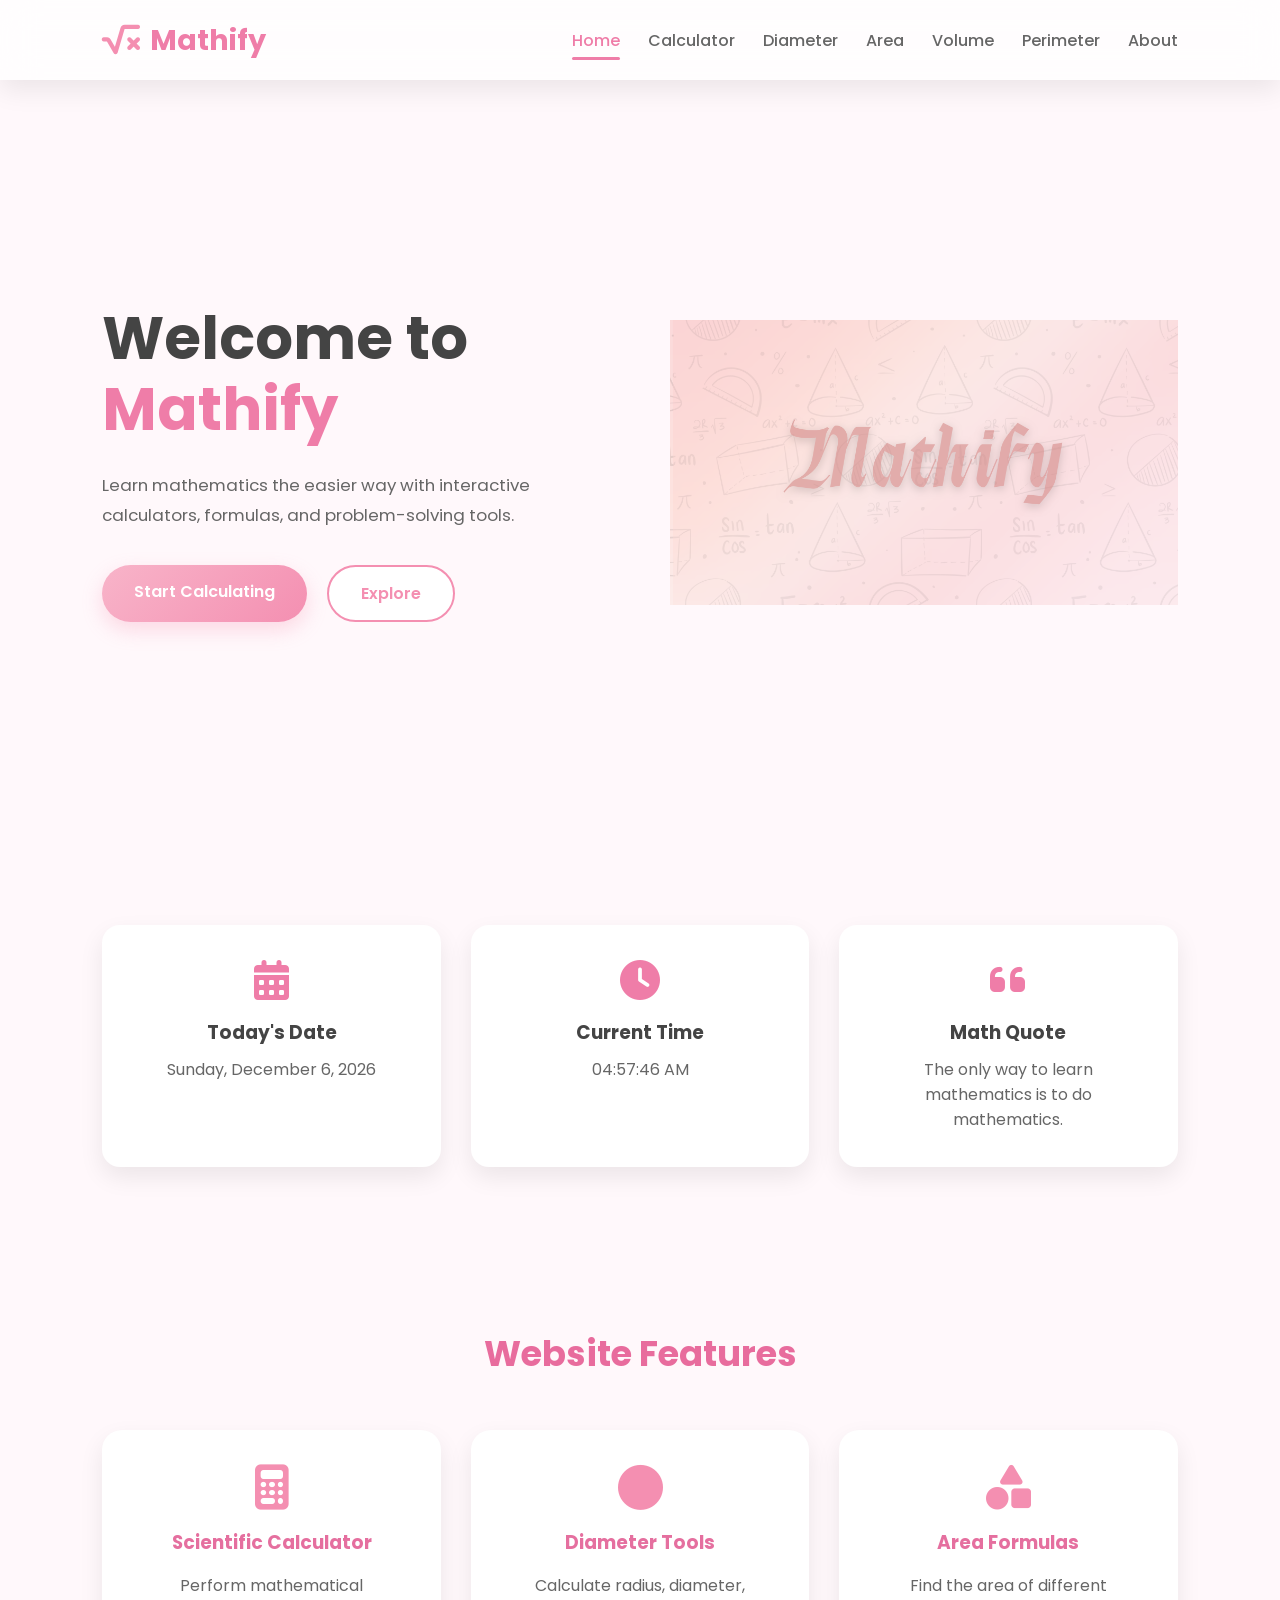
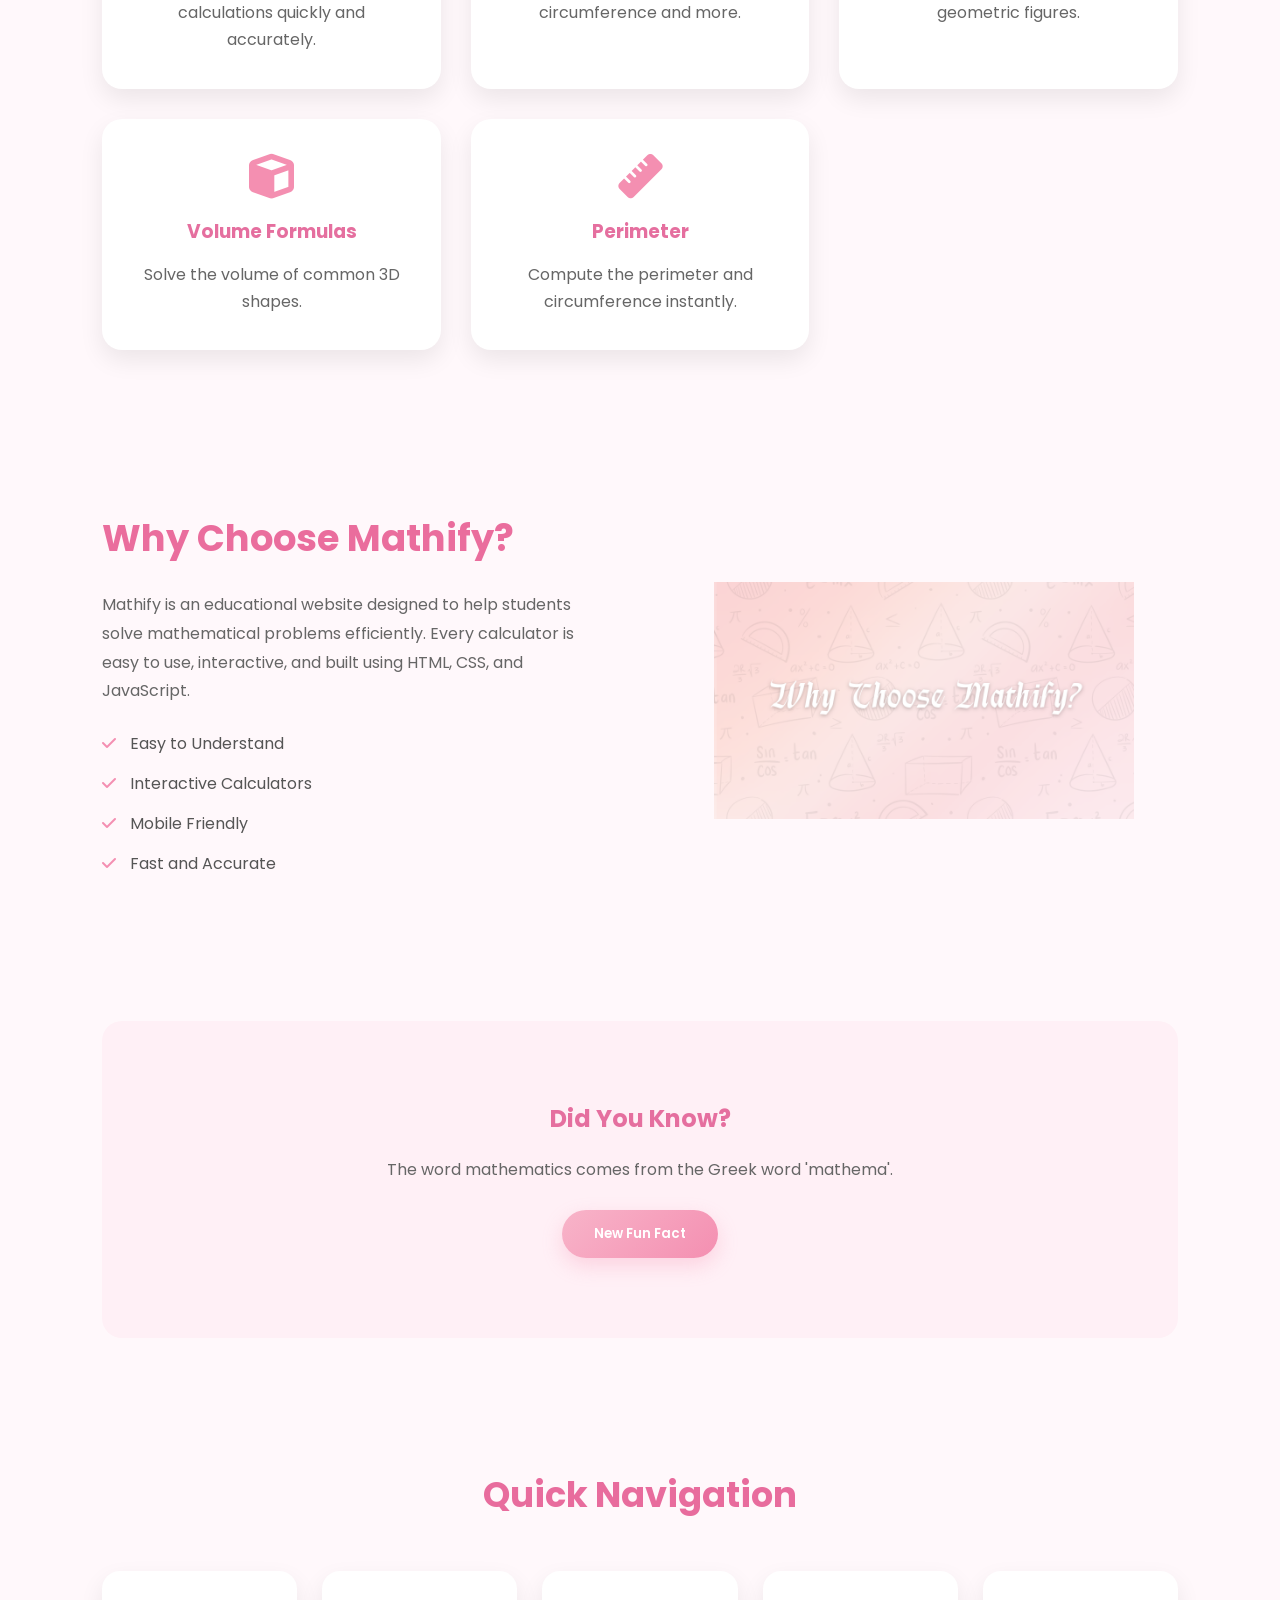
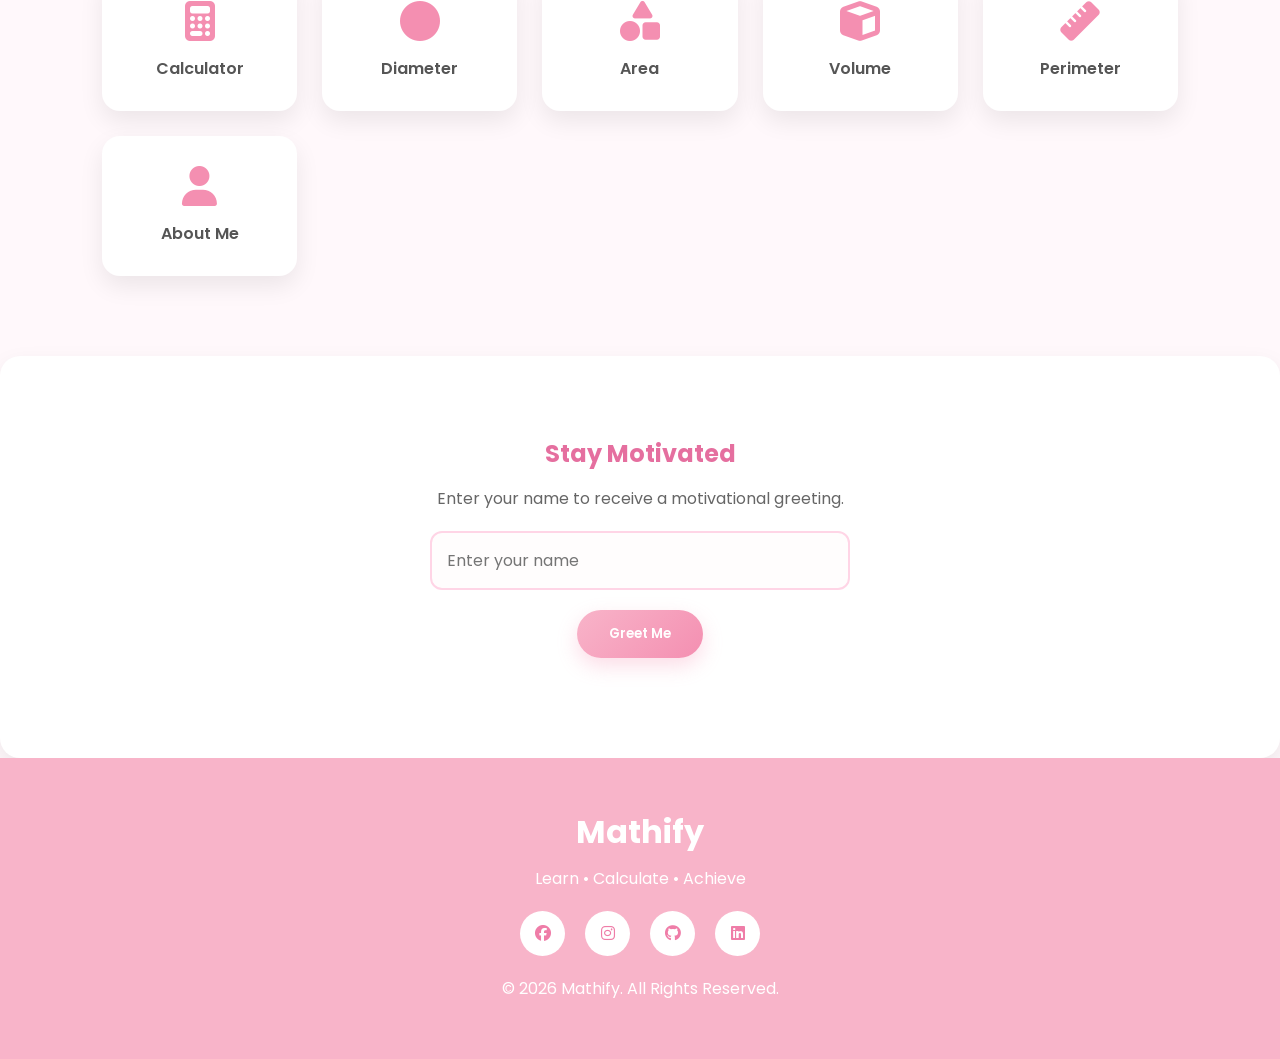
==== index.html @ f3b250c4 "Add files via upload" ====
<!DOCTYPE html>
<html lang="en">

<head>
    <meta charset="UTF-8">
    <meta name="viewport" content="width=device-width, initial-scale=1.0">

    <title>Mathify | Home</title>

    <!-- Google Font -->
    <link rel="preconnect" href="https://fonts.googleapis.com">
    <link rel="preconnect" href="https://fonts.gstatic.com" crossorigin>

    <link href="https://fonts.googleapis.com/css2?family=Poppins:wght@300;400;500;600;700&display=swap" rel="stylesheet">

    <!-- Font Awesome -->
    <link rel="stylesheet"
        href="https://cdnjs.cloudflare.com/ajax/libs/font-awesome/6.6.0/css/all.min.css">

    <!-- External CSS -->
    <link rel="stylesheet" href="style.css">
</head>

<body>

    <!-- ================= PRELOADER ================= -->

    <div id="loader">
        <div class="spinner"></div>
        <h2>Mathify</h2>
    </div>

    <!-- ================= HEADER ================= -->

    <header>

        <div class="logo">

            <i class="fa-solid fa-square-root-variable"></i>

            <h2>Mathify</h2>

        </div>

        <nav id="navbar">

            <ul>

                <li><a class="active" href="index.html">Home</a></li>

                <li><a href="calculator.html">Calculator</a></li>

                <li><a href="diameter.html">Diameter</a></li>

                <li><a href="area.html">Area</a></li>

                <li><a href="volume.html">Volume</a></li>

                <li><a href="perimeter.html">Perimeter</a></li>

                <li><a href="about.html">About</a></li>

            </ul>

        </nav>

        <button id="menu-btn">

            <i class="fa-solid fa-bars"></i>

        </button>

    </header>

    <!-- ================= HERO ================= -->

    <section class="hero">

        <div class="hero-text">

            <h1>Welcome to <span>Mathify</span></h1>

            <p>

                Learn mathematics the easier way with interactive calculators,
                formulas, and problem-solving tools.

            </p>

            <div class="hero-buttons">

                <a href="calculator.html" class="btn">Start Calculating</a>

                <a href="#features" class="btn-outline">Explore</a>

            </div>

        </div>

        <div class="hero-image">

            <img src="img/K/banner.png" alt="Math Banner">

        </div>

    </section>

    <!-- ================= INFO ================= -->

    <section class="info">

        <div class="card">

            <i class="fa-solid fa-calendar-days"></i>

            <h3>Today's Date</h3>

            <p id="date"></p>

        </div>

        <div class="card">

            <i class="fa-solid fa-clock"></i>

            <h3>Current Time</h3>

            <p id="clock"></p>

        </div>

        <div class="card">

            <i class="fa-solid fa-quote-left"></i>

            <h3>Math Quote</h3>

            <p id="quote"></p>

        </div>

    </section>

    <!-- ================= FEATURES ================= -->

    <section id="features">

        <h2 class="title">Website Features</h2>

        <div class="feature-container">

            <div class="feature">

                <i class="fa-solid fa-calculator"></i>

                <h3>Scientific Calculator</h3>

                <p>

                    Perform mathematical calculations quickly and accurately.

                </p>

            </div>

            <div class="feature">

                <i class="fa-solid fa-circle"></i>

                <h3>Diameter Tools</h3>

                <p>

                    Calculate radius, diameter, circumference and more.

                </p>

            </div>

            <div class="feature">

                <i class="fa-solid fa-shapes"></i>

                <h3>Area Formulas</h3>

                <p>

                    Find the area of different geometric figures.

                </p>

            </div>

            <div class="feature">

                <i class="fa-solid fa-cube"></i>

                <h3>Volume Formulas</h3>

                <p>

                    Solve the volume of common 3D shapes.

                </p>

            </div>

            <div class="feature">

                <i class="fa-solid fa-ruler"></i>

                <h3>Perimeter</h3>

                <p>

                    Compute the perimeter and circumference instantly.

                </p>

            </div>

        </div>

    </section>

    <!-- ================= WHY CHOOSE ================= -->

    <section class="why">

        <div class="why-text">

            <h2>Why Choose Mathify?</h2>

            <p>

                Mathify is an educational website designed to help students
                solve mathematical problems efficiently. Every calculator is
                easy to use, interactive, and built using HTML, CSS, and
                JavaScript.

            </p>

            <ul>

                <li><i class="fa-solid fa-check"></i> Easy to Understand</li>

                <li><i class="fa-solid fa-check"></i> Interactive Calculators</li>

                <li><i class="fa-solid fa-check"></i> Mobile Friendly</li>

                <li><i class="fa-solid fa-check"></i> Fast and Accurate</li>

            </ul>

        </div>

        <div class="why-image">

            <img src="img/K/why.png" alt="Mathify">

        </div>

    </section>

    <!-- ================= FUN FACT ================= -->

    <section class="fact">

        <h2>Did You Know?</h2>

        <p id="fact"></p>

        <button id="factBtn" class="btn">

            New Fun Fact

        </button>

    </section>

    <!-- ================= QUICK LINKS ================= -->

    <section class="quick-links">

        <h2 class="title">Quick Navigation</h2>

        <div class="quick-grid">

            <a href="calculator.html">

                <i class="fa-solid fa-calculator"></i>

                Calculator

            </a>

            <a href="diameter.html">

                <i class="fa-solid fa-circle"></i>

                Diameter

            </a>

            <a href="area.html">

                <i class="fa-solid fa-shapes"></i>

                Area

            </a>

            <a href="volume.html">

                <i class="fa-solid fa-cube"></i>

                Volume

            </a>

            <a href="perimeter.html">

                <i class="fa-solid fa-ruler"></i>

                Perimeter

            </a>

            <a href="about.html">

                <i class="fa-solid fa-user"></i>

                About Me

            </a>

        </div>

    </section>

    <!-- ================= NEWSLETTER ================= -->

    <section class="newsletter">

        <h2>Stay Motivated</h2>

        <p>

            Enter your name to receive a motivational greeting.

        </p>

        <input
            type="text"
            id="username"
            placeholder="Enter your name">

        <button class="btn" onclick="greetUser()">

            Greet Me

        </button>

        <h3 id="greeting"></h3>

    </section>

    <!-- ================= FOOTER ================= -->

    <footer>

        <div class="footer-content">

            <h2>Mathify</h2>

            <p>

                Learn • Calculate • Achieve

            </p>

            <div class="socials">

                <a href="#"><i class="fab fa-facebook"></i></a>

                <a href="#"><i class="fab fa-instagram"></i></a>

                <a href="#"><i class="fab fa-github"></i></a>

                <a href="#"><i class="fab fa-linkedin"></i></a>

            </div>

            <p>

                © 2026 Mathify. All Rights Reserved.

            </p>

        </div>

    </footer>

    <!-- Scroll Button -->

    <button id="topBtn">

        <i class="fa-solid fa-arrow-up"></i>

    </button>

    <!-- External JavaScript -->

    <script src="javascript.js"></script>

</body>

</html>
---- style.css ----
/*==================================================
            MATHIFY | STYLE.CSS (PART 1)
        Theme: Pastel Pink / Baby Pink
==================================================*/

/*========== GOOGLE FONT ==========*/

@import url('https://fonts.googleapis.com/css2?family=Poppins:wght@300;400;500;600;700;800&display=swap');


/*========== CSS VARIABLES ==========*/

:root{

    --primary:#f8b4c9;
    --secondary:#ffd6e7;
    --light:#fff8fb;
    --white:#ffffff;
    --dark:#444444;
    --gray:#777777;
    --shadow:0 10px 25px rgba(0,0,0,.08);
    --radius:18px;
    --transition:.35s ease;

}


/*========== RESET ==========*/

*{

    margin:0;
    padding:0;
    box-sizing:border-box;
    font-family:'Poppins',sans-serif;

}

html{

    scroll-behavior:smooth;

}

body{

    background:var(--light);
    color:var(--dark);
    overflow-x:hidden;

}


/*========== SCROLLBAR ==========*/

::-webkit-scrollbar{

    width:10px;

}

::-webkit-scrollbar-track{

    background:#ffe9f2;

}

::-webkit-scrollbar-thumb{

    background:var(--primary);
    border-radius:20px;

}

::-webkit-scrollbar-thumb:hover{

    background:#ec8fb0;

}


/*========== LINKS ==========*/

a{

    text-decoration:none;
    color:inherit;

}

ul{

    list-style:none;

}

img{

    width:100%;
    display:block;

}


/*========== SECTION ==========*/

section{

    padding:80px 8%;

}

.title{

    text-align:center;
    font-size:2.2rem;
    color:#e86c9d;
    margin-bottom:50px;

}


/*==================================================
                    PRELOADER
==================================================*/

#loader{

    position:fixed;
    inset:0;
    background:var(--light);
    display:flex;
    flex-direction:column;
    justify-content:center;
    align-items:center;
    z-index:9999;

}

.spinner{

    width:70px;
    height:70px;
    border:8px solid #ffd9e8;
    border-top:8px solid #f48fb1;
    border-radius:50%;
    animation:spin 1s linear infinite;

}

#loader h2{

    margin-top:20px;
    color:#ea7aa7;
    letter-spacing:2px;

}

@keyframes spin{

    to{

        transform:rotate(360deg);

    }

}


/*==================================================
                    HEADER
==================================================*/

header{

    width:100%;
    height:80px;
    background:rgba(255,255,255,.75);

    backdrop-filter:blur(18px);

    display:flex;
    justify-content:space-between;
    align-items:center;

    padding:0 8%;

    position:sticky;
    top:0;

    z-index:999;

    box-shadow:var(--shadow);

}


/*========== LOGO ==========*/

.logo{

    display:flex;
    align-items:center;
    gap:10px;

}

.logo i{

    font-size:34px;
    color:#f48fb1;

}

.logo h2{

    color:#ef7da8;
    font-size:1.8rem;

}


/*========== NAVIGATION ==========*/

nav ul{

    display:flex;
    align-items:center;
    gap:28px;

}

nav ul li a{

    color:#666;
    font-weight:500;

    transition:var(--transition);

}

nav ul li a:hover{

    color:#ef7da8;

}

nav ul li a.active{

    color:#ef7da8;
    position:relative;

}

nav ul li a.active::after{

    content:'';

    width:100%;
    height:3px;

    background:#ef7da8;

    position:absolute;
    left:0;
    bottom:-8px;

    border-radius:20px;

}


/*========== HAMBURGER ==========*/

#menu-btn{

    display:none;

    border:none;
    background:none;

    cursor:pointer;

    font-size:25px;

    color:#ef7da8;

}


/*==================================================
                    BUTTONS
==================================================*/

.btn{

    display:inline-block;

    padding:14px 32px;

    background:linear-gradient(135deg,#f8b4c9,#f48fb1);

    color:white;

    border:none;

    border-radius:40px;

    cursor:pointer;

    transition:.35s;

    font-weight:600;

    box-shadow:0 8px 20px rgba(244,143,177,.30);

}

.btn:hover{

    transform:translateY(-4px);

    box-shadow:0 12px 30px rgba(244,143,177,.40);

}

.btn-outline{

    display:inline-block;

    padding:14px 32px;

    border:2px solid #f48fb1;

    color:#f48fb1;

    background:white;

    border-radius:40px;

    cursor:pointer;

    transition:.35s;

    font-weight:600;

}

.btn-outline:hover{

    background:#f48fb1;

    color:white;

}


/*==================================================
                PAGE BANNER
==================================================*/

.page-banner{

    text-align:center;

    background:linear-gradient(135deg,#ffd9e8,#fff8fb);

    padding:100px 10%;

}

.page-banner h1{

    font-size:3rem;

    color:#e56f9f;

}

.page-banner p{

    margin-top:15px;

    color:#666;

    font-size:1.05rem;

}


/*==================================================
                    HERO
==================================================*/

.hero{

    display:grid;

    grid-template-columns:repeat(2,1fr);

    gap:60px;

    align-items:center;

    min-height:85vh;

}

.hero-text h1{

    font-size:3.7rem;

    line-height:1.2;

    margin-bottom:25px;

}

.hero-text span{

    color:#ef7da8;

}

.hero-text p{

    color:#666;

    font-size:1.05rem;

    line-height:1.8;

    margin-bottom:35px;

}

.hero-buttons{

    display:flex;

    gap:20px;

    flex-wrap:wrap;

}

.hero-image img{

    max-width:520px;

    margin:auto;

    animation:float 3s ease-in-out infinite;

}

@keyframes float{

    0%{

        transform:translateY(0);

    }

    50%{

        transform:translateY(-15px);

    }

    100%{

        transform:translateY(0);

    }

}


/*==================================================
                    INFO CARDS
==================================================*/

.info{

    display:grid;

    grid-template-columns:repeat(auto-fit,minmax(250px,1fr));

    gap:30px;

}

.card{

    background:white;

    padding:35px;

    border-radius:var(--radius);

    text-align:center;

    box-shadow:var(--shadow);

    transition:.35s;

}

.card:hover{

    transform:translateY(-8px);

}

.card i{

    font-size:40px;

    color:#ef7da8;

    margin-bottom:18px;

}

.card h3{

    margin-bottom:10px;

    color:#444;

}

.card p{

    color:#666;

}


/*==================================================
                    FOOTER
==================================================*/

footer{

    background:#f8b4c9;

    color:white;

    text-align:center;

    padding:50px 20px;

}

.footer-content h2{

    margin-bottom:10px;

    font-size:2rem;

}

.footer-content p{

    margin:8px 0;

}

.socials{

    margin:20px 0;

}

.socials a{

    display:inline-flex;

    justify-content:center;

    align-items:center;

    width:45px;

    height:45px;

    border-radius:50%;

    background:white;

    color:#ef7da8;

    margin:0 8px;

    transition:.35s;

}

.socials a:hover{

    transform:translateY(-6px);

}


/*==================================================
                RESPONSIVE NAVBAR
==================================================*/

@media(max-width:900px){

    #menu-btn{

        display:block;

    }

    nav{

        position:absolute;

        top:80px;
        left:-100%;

        width:100%;

        background:white;

        box-shadow:var(--shadow);

        transition:.35s;

    }

    nav.active{

        left:0;

    }

    nav ul{

        flex-direction:column;

        padding:30px;

    }

    .hero{

        grid-template-columns:1fr;

        text-align:center;

    }

    .hero-image{

        order:-1;

    }

    .hero-buttons{

        justify-content:center;

    }

}

@media(max-width:600px){

    .hero-text h1{

        font-size:2.5rem;

    }

    .page-banner h1{

        font-size:2.2rem;

    }

    section{

        padding:60px 6%;

    }

}

/*==================================================
            MATHIFY | STYLE.CSS (PART 2A)
        Calculator & Formula Sections
==================================================*/


/*=========================================
            CALCULATOR SECTION
=========================================*/

.calculator-section{

    display:flex;
    justify-content:center;
    align-items:center;

}

.calculator-container{

    width:100%;
    display:flex;
    justify-content:center;

}

.calculator{

    width:420px;
    max-width:100%;

    background:white;

    padding:30px;

    border-radius:25px;

    box-shadow:var(--shadow);

}


/*=========================================
            DISPLAY
=========================================*/

#display{

    width:100%;

    height:75px;

    border:none;

    outline:none;

    border-radius:15px;

    background:#fff4f8;

    color:#444;

    font-size:2rem;

    text-align:right;

    padding:20px;

    margin-bottom:25px;

    box-shadow:inset 0 3px 10px rgba(0,0,0,.08);

}


/*=========================================
        CALCULATOR BUTTONS
=========================================*/

.calculator-buttons{

    display:grid;

    grid-template-columns:repeat(4,1fr);

    gap:15px;

}

.calculator-buttons button{

    height:65px;

    border:none;

    border-radius:15px;

    background:white;

    color:#444;

    font-size:1.1rem;

    cursor:pointer;

    transition:.3s;

    box-shadow:0 5px 12px rgba(0,0,0,.08);

}

.calculator-buttons button:hover{

    transform:translateY(-4px);

}

.calculator-buttons button:active{

    transform:scale(.95);

}

.operator{

    background:#ffd8e8 !important;

    color:#d84b87 !important;

    font-weight:600;

}

.special{

    background:#f8b4c9 !important;

    color:white !important;

}

.equal{

    grid-column:span 2;

    background:linear-gradient(135deg,#f48fb1,#ec6c98) !important;

    color:white !important;

    font-size:1.3rem;

}


/*=========================================
        HISTORY SECTION
=========================================*/

.history-section{

    text-align:center;

}

.history-section h2{

    color:#e56f9f;

    margin-bottom:25px;

}

#historyList{

    max-width:700px;

    margin:auto;

    background:white;

    border-radius:20px;

    box-shadow:var(--shadow);

    padding:20px;

    min-height:100px;

    text-align:left;

}

#historyList li{

    padding:12px;

    border-bottom:1px solid #f3d8e2;

    color:#666;

}

#historyList li:last-child{

    border-bottom:none;

}


/*=========================================
            FORMULA GRID
=========================================*/

.formula-grid{

    display:grid;

    grid-template-columns:repeat(auto-fit,minmax(320px,1fr));

    gap:30px;

}


/*=========================================
            FORMULA CARD
=========================================*/

.formula-card{

    background:white;

    padding:30px;

    border-radius:20px;

    box-shadow:var(--shadow);

    transition:.35s;

}

.formula-card:hover{

    transform:translateY(-8px);

}

.formula-card h2{

    color:#ea6d9d;

    margin-bottom:12px;

}

.formula-card h4{

    color:#777;

    margin-bottom:10px;

}

.formula-card p{

    color:#666;

    margin-bottom:18px;

    line-height:1.7;

}


/*=========================================
                INPUTS
=========================================*/

.formula-card input,

.newsletter input{

    width:100%;

    padding:15px;

    margin:10px 0;

    border:2px solid #ffd5e6;

    border-radius:12px;

    outline:none;

    font-size:1rem;

    transition:.3s;

    background:#fffdfd;

}

.formula-card input:focus,

.newsletter input:focus{

    border-color:#f48fb1;

    box-shadow:0 0 10px rgba(244,143,177,.25);

}


/*=========================================
            RESULT BOXES
=========================================*/

.formula-card h3{

    margin-top:20px;

    padding:15px;

    border-radius:12px;

    background:#fff3f8;

    color:#d85c90;

    min-height:55px;

    display:flex;

    align-items:center;

    justify-content:center;

    text-align:center;

    font-weight:600;

}


/*=========================================
            BUTTON SPACING
=========================================*/

.formula-card .btn,

.formula-card .btn-outline{

    width:100%;

    margin-top:12px;

}


/*=========================================
            INFO SECTION
=========================================*/

.info-section{

    text-align:center;

}

.info-section h2{

    color:#e56f9f;

    margin-bottom:45px;

}


/*=========================================
        FEATURES INFORMATION
=========================================*/

.features-info{

    text-align:center;

}

.features-info h2{

    color:#ea6d9d;

    margin-bottom:45px;

}


/*=========================================
            MOBILE
=========================================*/

@media(max-width:768px){

    .calculator{

        padding:20px;

    }

    .calculator-buttons{

        gap:10px;

    }

    .calculator-buttons button{

        height:58px;

        font-size:1rem;

    }

    #display{

        font-size:1.6rem;

    }

    .formula-grid{

        grid-template-columns:1fr;

    }

}

@media(max-width:480px){

    .calculator{

        width:100%;

    }

    .calculator-buttons button{

        height:55px;

        font-size:.95rem;

    }

    #display{

        height:65px;

        font-size:1.4rem;

        padding:15px;

    }

}

/*==================================================
            MATHIFY | STYLE.CSS (PART 2B)
        Home & About Page Components
==================================================*/


/*=========================================
            FEATURE CARDS
=========================================*/

.feature-container{

    display:grid;

    grid-template-columns:repeat(auto-fit,minmax(260px,1fr));

    gap:30px;

}

.feature{

    background:#ffffff;

    border-radius:20px;

    padding:35px;

    text-align:center;

    box-shadow:var(--shadow);

    transition:.35s;

}

.feature:hover{

    transform:translateY(-8px);

}

.feature i{

    font-size:45px;

    color:#f48fb1;

    margin-bottom:18px;

}

.feature h3{

    color:#e56f9f;

    margin-bottom:15px;

}

.feature p{

    color:#666;

    line-height:1.7;

}


/*=========================================
            WHY CHOOSE SECTION
=========================================*/

.why{

    display:grid;

    grid-template-columns:repeat(2,1fr);

    gap:60px;

    align-items:center;

}

.why-text h2{

    color:#ea6d9d;

    font-size:2.3rem;

    margin-bottom:25px;

}

.why-text p{

    color:#666;

    line-height:1.8;

    margin-bottom:25px;

}

.why-text ul li{

    margin:15px 0;

    font-size:1rem;

    color:#555;

}

.why-text i{

    color:#f48fb1;

    margin-right:10px;

}

.why-image img{

    width:100%;

    max-width:420px;

    margin:auto;

}


/*=========================================
            FUN FACT
=========================================*/

.fact{

    text-align:center;

    background:#fff0f6;

    border-radius:20px;

    margin:50px 8%;

}

.fact h2{

    color:#e56f9f;

    margin-bottom:20px;

}

.fact p{

    max-width:700px;

    margin:auto;

    color:#666;

    line-height:1.8;

    margin-bottom:25px;

}


/*=========================================
            QUICK LINKS
=========================================*/

.quick-grid{

    display:grid;

    grid-template-columns:repeat(auto-fit,minmax(180px,1fr));

    gap:25px;

}

.quick-grid a{

    background:white;

    padding:30px;

    text-align:center;

    border-radius:18px;

    box-shadow:var(--shadow);

    transition:.35s;

    font-weight:600;

    color:#555;

}

.quick-grid a:hover{

    transform:translateY(-8px);

    background:#ffe7f0;

}

.quick-grid i{

    display:block;

    font-size:40px;

    color:#f48fb1;

    margin-bottom:15px;

}


/*=========================================
            NEWSLETTER
=========================================*/

.newsletter{

    text-align:center;

    background:white;

    border-radius:20px;

    box-shadow:var(--shadow);

}

.newsletter h2{

    color:#e56f9f;

    margin-bottom:15px;

}

.newsletter p{

    color:#666;

    margin-bottom:20px;

}

.newsletter input{

    max-width:420px;

    margin:auto;

    display:block;

    margin-bottom:20px;

}

#greeting{

    margin-top:20px;

    color:#f06292;

}


/*=========================================
            ABOUT PAGE
=========================================*/

.about-container{

    display:grid;

    grid-template-columns:320px 1fr;

    gap:45px;

    align-items:start;

}

.profile-card{

    background:white;

    border-radius:20px;

    text-align:center;

    padding:30px;

    box-shadow:var(--shadow);

}

.profile-card img{

    width:220px;

    height:220px;

    border-radius:50%;

    object-fit:cover;

    margin:auto;

    border:8px solid #ffd8e8;

}

.profile-card h2{

    margin-top:20px;

    color:#e56f9f;

}

.course{

    color:#777;

    margin-top:8px;

}

.about-info{

    background:white;

    padding:35px;

    border-radius:20px;

    box-shadow:var(--shadow);

}

.about-info h2{

    color:#e56f9f;

    margin-bottom:25px;

}


/*=========================================
                TABLE
=========================================*/

table{

    width:100%;

    border-collapse:collapse;

}

table tr{

    border-bottom:1px solid #f3d8e2;

}

table td{

    padding:15px;

    color:#555;

}

table td:first-child{

    color:#e56f9f;

    width:180px;

}


/*=========================================
            ABOUT SECTION
=========================================*/

.about-section{

    margin-top:50px;

}

.about-section h2{

    color:#ea6d9d;

    margin-bottom:20px;

}

.about-section p{

    color:#666;

    line-height:1.9;

}


/*=========================================
            SKILLS
=========================================*/

.skills-grid{

    display:grid;

    grid-template-columns:repeat(auto-fit,minmax(220px,1fr));

    gap:25px;

}

.skill{

    background:white;

    padding:30px;

    text-align:center;

    border-radius:18px;

    box-shadow:var(--shadow);

    transition:.35s;

}

.skill:hover{

    transform:translateY(-8px);

}

.skill i{

    font-size:50px;

    color:#f48fb1;

    margin-bottom:15px;

}

.skill h3{

    color:#e56f9f;

    margin-bottom:10px;

}

.skill p{

    color:#666;

}


/*=========================================
            CONTACT
=========================================*/

.contact-grid{

    display:grid;

    grid-template-columns:repeat(auto-fit,minmax(220px,1fr));

    gap:25px;

}

.contact-card{

    background:white;

    padding:30px;

    text-align:center;

    border-radius:18px;

    box-shadow:var(--shadow);

    transition:.35s;

}

.contact-card:hover{

    transform:translateY(-8px);

}

.contact-card i{

    font-size:45px;

    color:#f48fb1;

    margin-bottom:15px;

}

.contact-card h3{

    color:#e56f9f;

    margin-bottom:10px;

}

.contact-card p{

    color:#666;

    word-break:break-word;

}


/*=========================================
        SCROLL TO TOP BUTTON
=========================================*/

#topBtn{

    position:fixed;

    bottom:25px;

    right:25px;

    width:55px;

    height:55px;

    border:none;

    border-radius:50%;

    background:#f48fb1;

    color:white;

    font-size:20px;

    cursor:pointer;

    display:none;

    box-shadow:var(--shadow);

    transition:.35s;

    z-index:999;

}

#topBtn:hover{

    transform:translateY(-5px);

}


/*=========================================
            RESPONSIVE
=========================================*/

@media(max-width:992px){

    .why{

        grid-template-columns:1fr;

        text-align:center;

    }

    .about-container{

        grid-template-columns:1fr;

    }

    .profile-card{

        max-width:380px;

        margin:auto;

    }

}

@media(max-width:768px){

    .feature-container,

    .quick-grid,

    .skills-grid,

    .contact-grid{

        grid-template-columns:1fr;

    }

    table td{

        display:block;

        width:100%;

        padding:10px;

    }

    table tr{

        display:block;

        margin-bottom:15px;

        border:1px solid #f4d4e3;

        border-radius:12px;

        padding:10px;

    }

}

@media(max-width:480px){

    .profile-card img{

        width:170px;

        height:170px;

    }

    .why-text h2{

        font-size:1.9rem;

    }

    .about-info{

        padding:25px;

    }

}
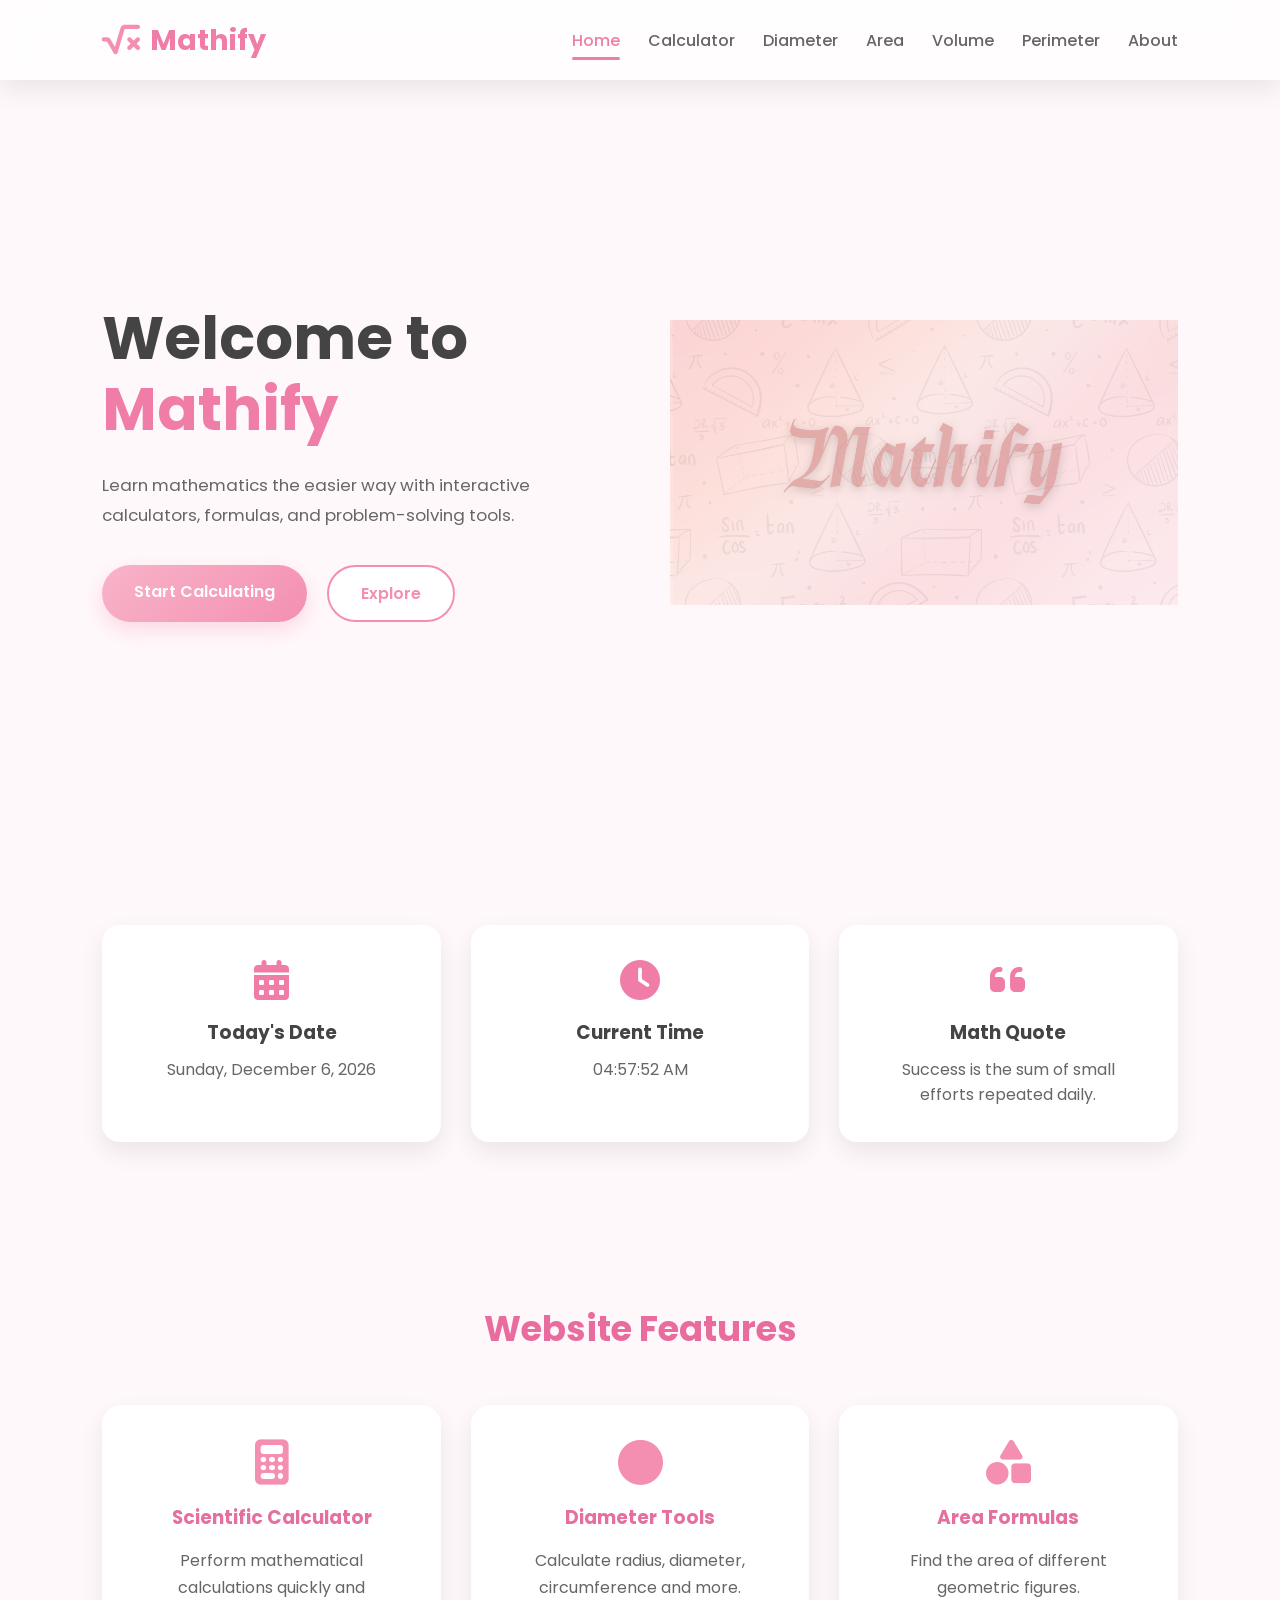
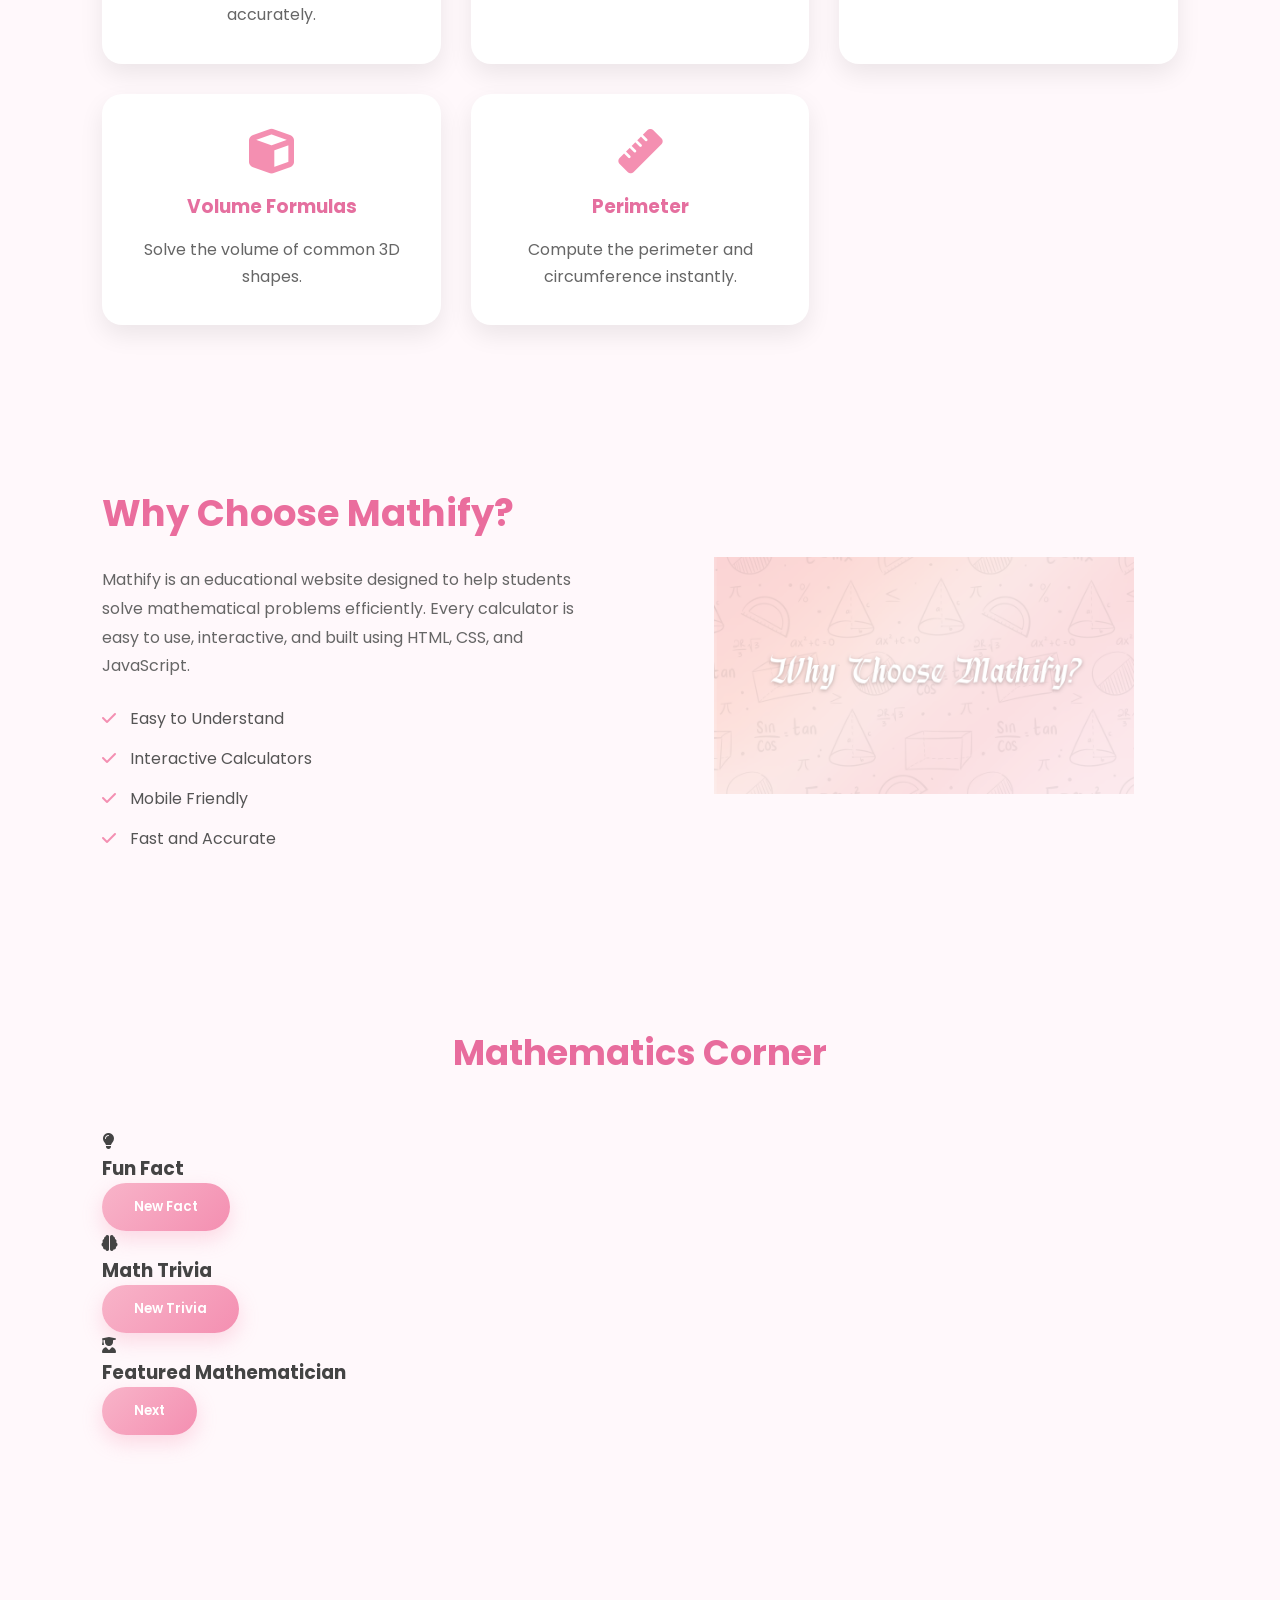
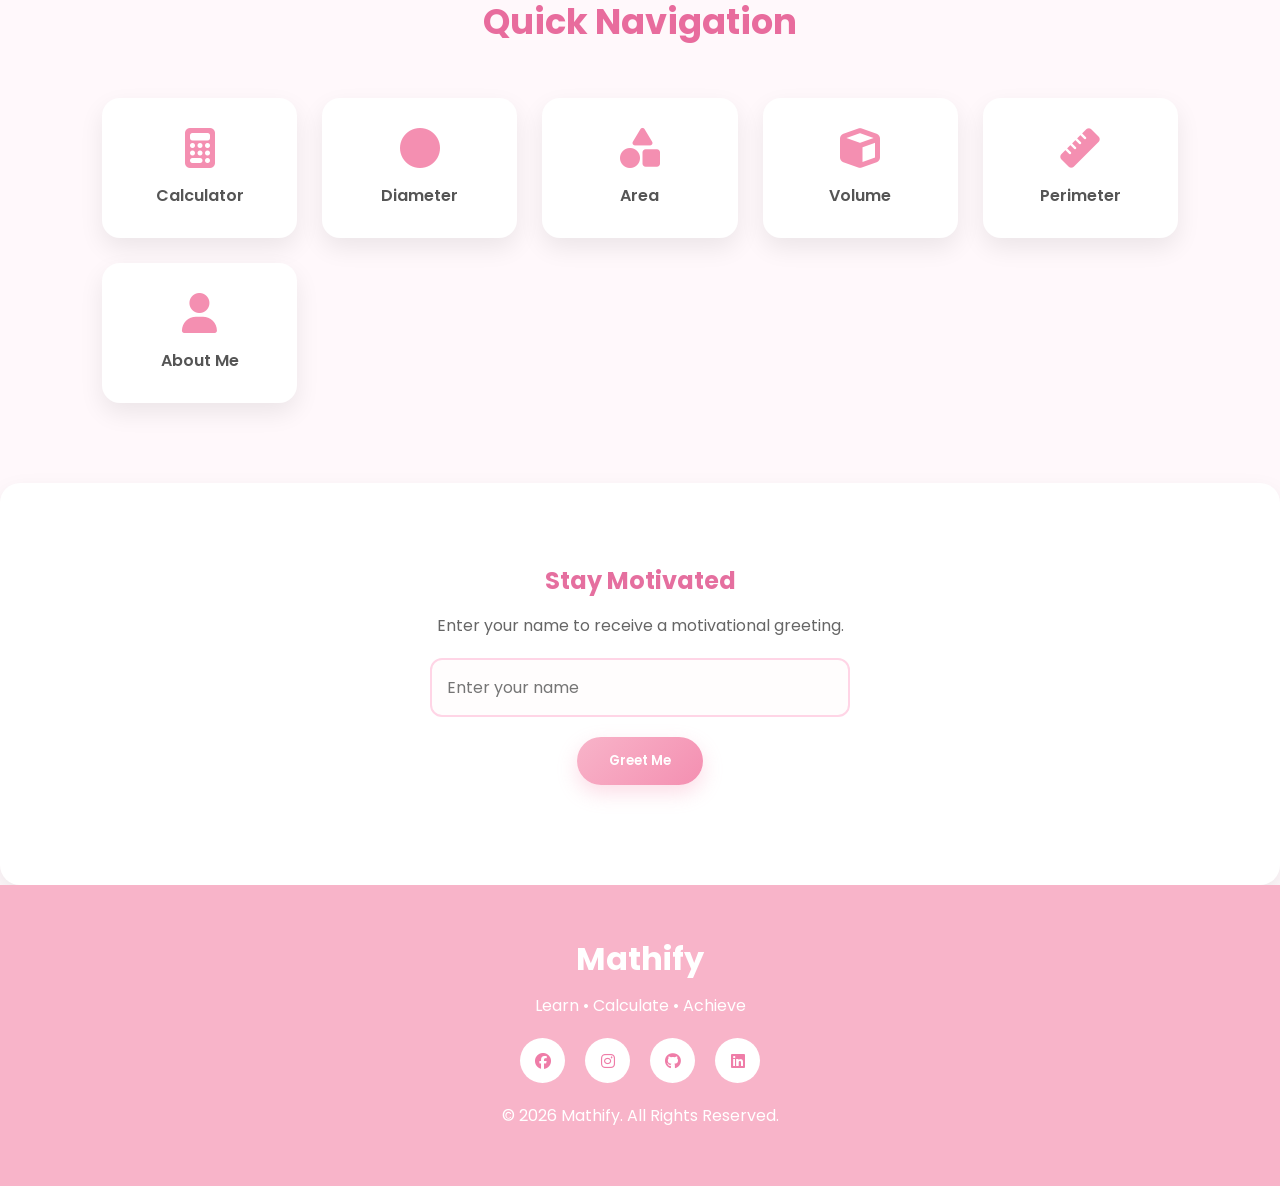
==== commit fd020b01: "Update index.html" ====
--- a/index.html
+++ b/index.html
@@ -262,21 +262,73 @@
 
     </section>
 
-    <!-- ================= FUN FACT ================= -->
-
-    <section class="fact">
-
-        <h2>Did You Know?</h2>
-
-        <p id="fact"></p>
-
-        <button id="factBtn" class="btn">
-
-            New Fun Fact
-
-        </button>
-
-    </section>
+    <!-- ================= MATHEMATICS CORNER ================= -->
+
+<section class="math-corner">
+
+    <h2 class="title">Mathematics Corner</h2>
+
+    <div class="corner-grid">
+
+        <!-- Fun Fact -->
+
+        <div class="corner-card">
+
+            <i class="fa-solid fa-lightbulb"></i>
+
+            <h3>Fun Fact</h3>
+
+            <p id="mathFact"></p>
+
+            <button class="btn" onclick="showMathFact()">
+
+                New Fact
+
+            </button>
+
+        </div>
+
+        <!-- Trivia -->
+
+        <div class="corner-card">
+
+            <i class="fa-solid fa-brain"></i>
+
+            <h3>Math Trivia</h3>
+
+            <p id="mathTrivia"></p>
+
+            <button class="btn" onclick="showMathTrivia()">
+
+                New Trivia
+
+            </button>
+
+        </div>
+
+        <!-- Mathematician -->
+
+        <div class="corner-card">
+
+            <i class="fa-solid fa-user-graduate"></i>
+
+            <h3>Featured Mathematician</h3>
+
+            <h4 id="mathematicianName"></h4>
+
+            <p id="mathematicianFact"></p>
+
+            <button class="btn" onclick="showMathematician()">
+
+                Next
+
+            </button>
+
+        </div>
+
+    </div>
+
+</section>
 
     <!-- ================= QUICK LINKS ================= -->
 
@@ -415,4 +467,4 @@
 
 </body>
 
-</html>+</html>
